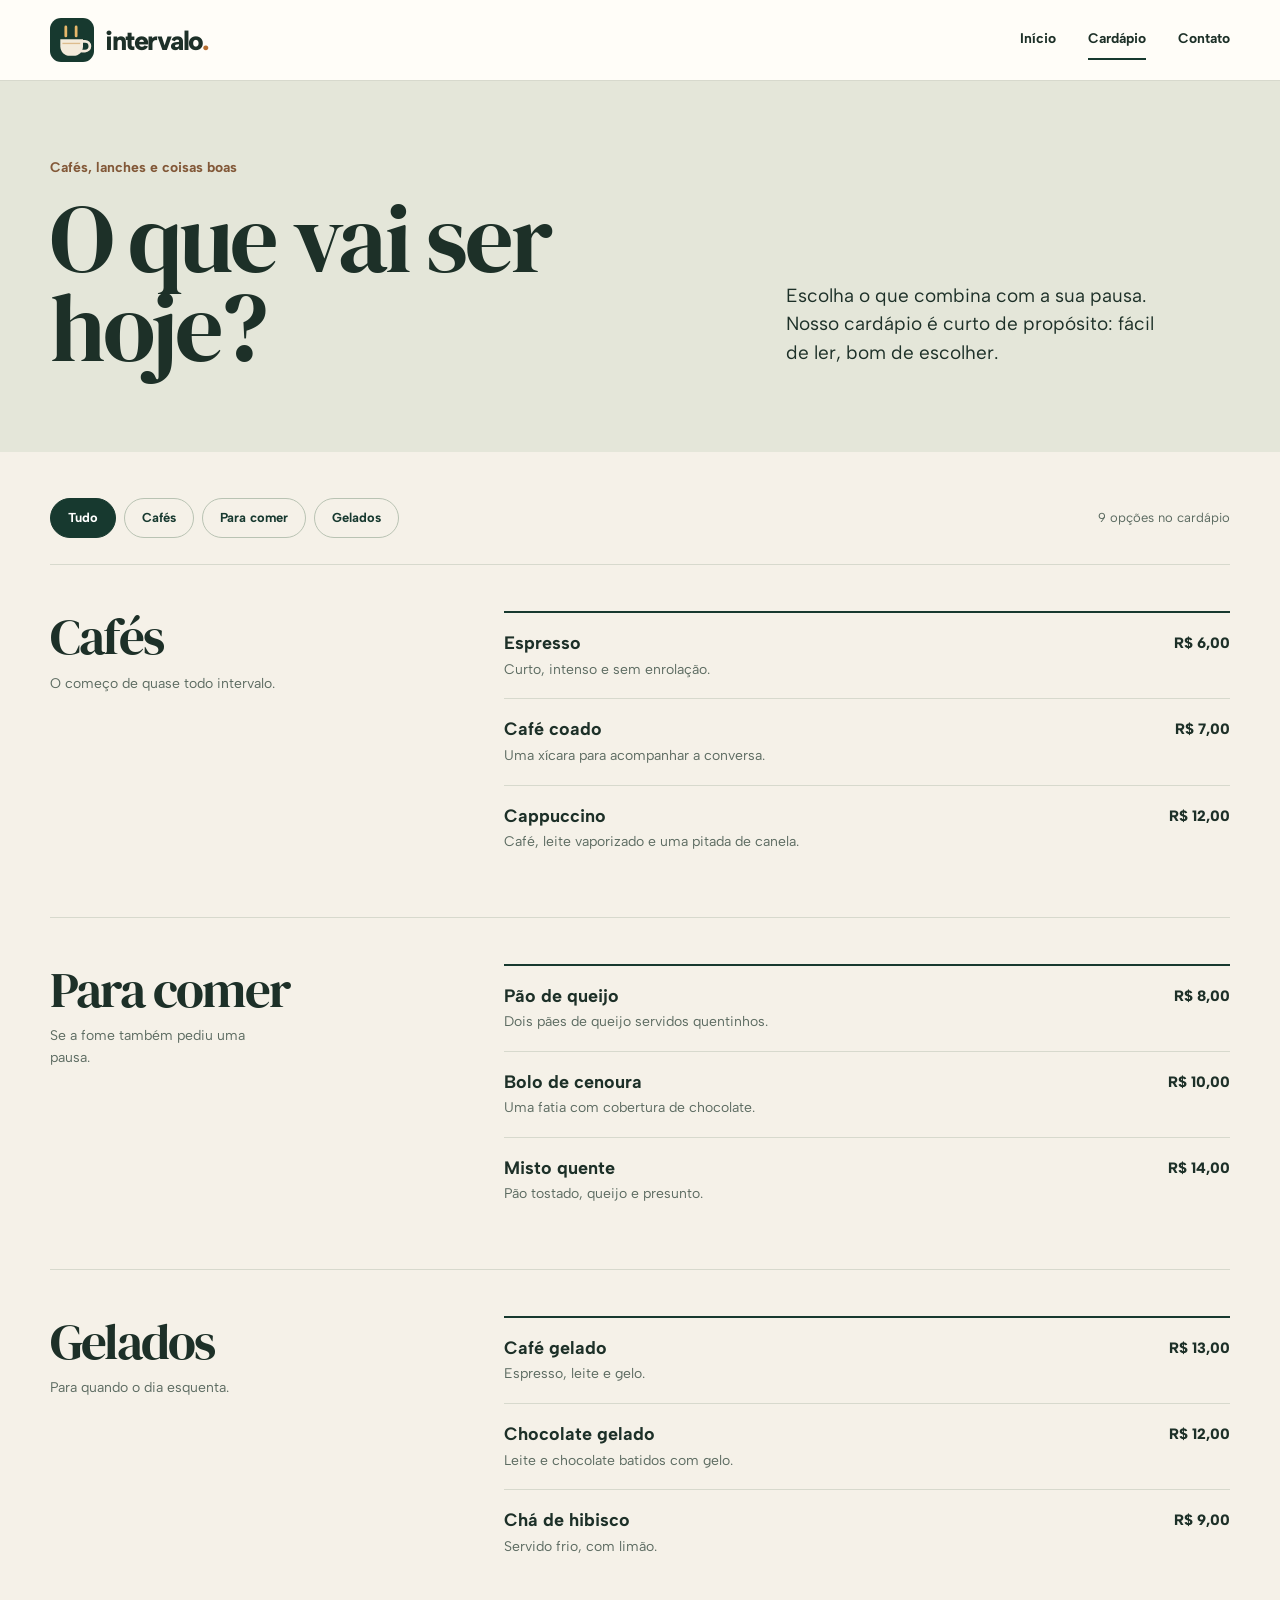
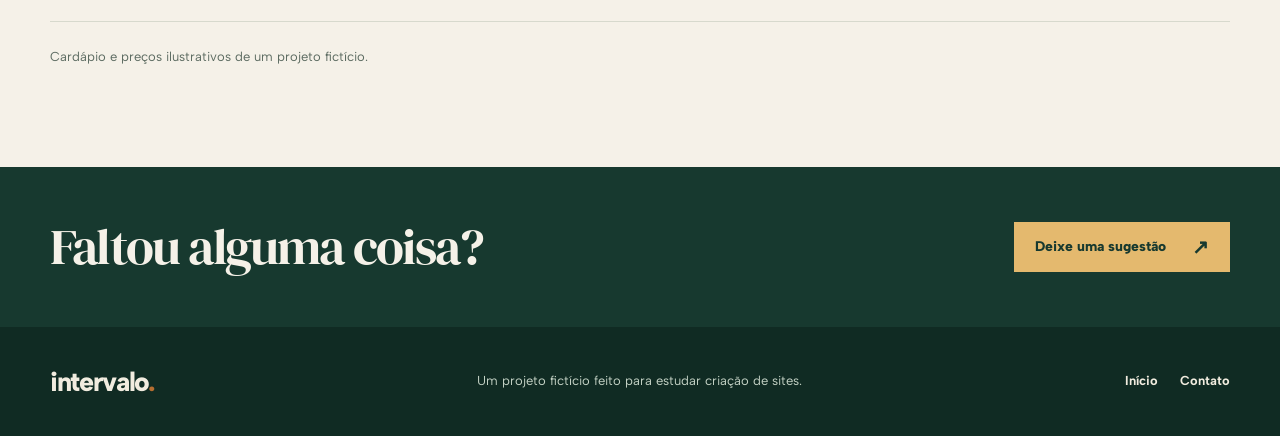
==== cardapio.html @ ac09dc10 "Redesenha Intervalo com paginas separadas e nova marca" ====
<!doctype html>
<html lang="pt-BR">
  <head>
    <meta charset="UTF-8" />
    <meta name="viewport" content="width=device-width, initial-scale=1.0" />
    <meta name="theme-color" content="#17392f" />
    <meta name="description" content="Conheça o cardápio fictício do Intervalo: cafés, lanches e bebidas geladas." />
    <title>Cardápio — Intervalo</title>
    <link rel="icon" type="image/svg+xml" href="favicon.svg" />
    <link rel="preconnect" href="https://fonts.googleapis.com" />
    <link rel="preconnect" href="https://fonts.gstatic.com" crossorigin />
    <link href="https://fonts.googleapis.com/css2?family=Albert+Sans:wght@400;500;600;700;800&family=DM+Serif+Display&display=swap" rel="stylesheet" />
    <link rel="stylesheet" href="style.css" />
    <script src="script.js" defer></script>
  </head>
  <body>
    <header class="site-header"><div class="shell header-inner"><a class="brand" href="index.html" aria-label="Intervalo, página inicial"><img src="logo-intervalo.svg" alt="" width="44" height="44" /><span>intervalo<span class="brand-period">.</span></span></a><nav aria-label="Navegação principal"><a href="index.html">Início</a><a href="cardapio.html" aria-current="page">Cardápio</a><a href="contato.html">Contato</a></nav></div></header>

    <main>
      <section class="page-hero menu-hero"><div class="shell page-hero-inner"><div><p class="section-label">Cafés, lanches e coisas boas</p><h1>O que vai ser hoje?</h1></div><p>Escolha o que combina com a sua pausa. Nosso cardápio é curto de propósito: fácil de ler, bom de escolher.</p></div></section>
      <section class="menu-page shell" aria-label="Cardápio do Intervalo">
        <div class="menu-toolbar"><div class="menu-filters" role="group" aria-label="Filtrar cardápio"><button type="button" data-filter="todos" class="active" aria-pressed="true">Tudo</button><button type="button" data-filter="cafes" aria-pressed="false">Cafés</button><button type="button" data-filter="comidas" aria-pressed="false">Para comer</button><button type="button" data-filter="gelados" aria-pressed="false">Gelados</button></div><p id="menu-count" role="status" aria-live="polite">9 opções no cardápio</p></div>

        <div class="menu-categories">
          <section class="menu-category" data-category="cafes" aria-labelledby="cafes-title"><div class="category-heading"><h2 id="cafes-title">Cafés</h2><p>O começo de quase todo intervalo.</p></div><div class="menu-list"><article class="menu-item"><div><h3>Espresso</h3><p>Curto, intenso e sem enrolação.</p></div><span>R$ 6,00</span></article><article class="menu-item"><div><h3>Café coado</h3><p>Uma xícara para acompanhar a conversa.</p></div><span>R$ 7,00</span></article><article class="menu-item"><div><h3>Cappuccino</h3><p>Café, leite vaporizado e uma pitada de canela.</p></div><span>R$ 12,00</span></article></div></section>
          <section class="menu-category" data-category="comidas" aria-labelledby="comidas-title"><div class="category-heading"><h2 id="comidas-title">Para comer</h2><p>Se a fome também pediu uma pausa.</p></div><div class="menu-list"><article class="menu-item"><div><h3>Pão de queijo</h3><p>Dois pães de queijo servidos quentinhos.</p></div><span>R$ 8,00</span></article><article class="menu-item"><div><h3>Bolo de cenoura</h3><p>Uma fatia com cobertura de chocolate.</p></div><span>R$ 10,00</span></article><article class="menu-item"><div><h3>Misto quente</h3><p>Pão tostado, queijo e presunto.</p></div><span>R$ 14,00</span></article></div></section>
          <section class="menu-category" data-category="gelados" aria-labelledby="gelados-title"><div class="category-heading"><h2 id="gelados-title">Gelados</h2><p>Para quando o dia esquenta.</p></div><div class="menu-list"><article class="menu-item"><div><h3>Café gelado</h3><p>Espresso, leite e gelo.</p></div><span>R$ 13,00</span></article><article class="menu-item"><div><h3>Chocolate gelado</h3><p>Leite e chocolate batidos com gelo.</p></div><span>R$ 12,00</span></article><article class="menu-item"><div><h3>Chá de hibisco</h3><p>Servido frio, com limão.</p></div><span>R$ 9,00</span></article></div></section>
        </div>
        <p class="menu-note">Cardápio e preços ilustrativos de um projeto fictício.</p>
      </section>
      <section class="page-cta"><div class="shell cta-inner"><h2>Faltou alguma coisa?</h2><a class="button button-light" href="contato.html">Deixe uma sugestão <span aria-hidden="true">↗</span></a></div></section>
    </main>

    <footer class="site-footer"><div class="shell footer-inner"><a class="footer-brand" href="index.html">intervalo<span>.</span></a><p>Um projeto fictício feito para estudar criação de sites.</p><nav aria-label="Navegação do rodapé"><a href="index.html">Início</a><a href="contato.html">Contato</a></nav></div></footer>
  </body>
</html>
---- style.css ----
:root{--forest:#17392f;--forest-dark:#102b23;--cream:#f5f1e8;--paper:#fffdf8;--ink:#1d3028;--muted:#5c6b61;--gold:#e4b96e;--line:#d7d9cd}
*{box-sizing:border-box}
html{scroll-behavior:smooth}
body{margin:0;background:var(--cream);color:var(--ink);font:16px/1.55 'Albert Sans',Arial,sans-serif}
button,input,textarea{font:inherit}
button{cursor:pointer}
a{color:inherit}
img{display:block;max-width:100%}
[hidden]{display:none!important}
.shell{width:min(1180px,calc(100% - 64px));margin-inline:auto}
h1,h2,h3,p,figure{margin-top:0}
h1,h2{font-family:'DM Serif Display',Georgia,serif;font-weight:400;letter-spacing:-.035em}
.site-header{background:var(--paper);border-bottom:1px solid var(--line)}
.header-inner{min-height:80px;display:flex;align-items:center;justify-content:space-between;gap:28px}
.brand{display:inline-flex;align-items:center;gap:11px;text-decoration:none;font-weight:800;font-size:27px;line-height:1;letter-spacing:-.055em;white-space:nowrap}
.brand img{width:44px;height:44px}
.brand-period,.footer-brand span{color:#b66e31}
.site-header nav{display:flex;align-items:center;gap:32px}
.site-header nav a{text-decoration:none;font-size:14px;font-weight:700;padding:8px 0;border-bottom:2px solid transparent}
.site-header nav a:hover,.site-header nav a[aria-current=page]{border-color:var(--forest)}
.site-header nav a:focus-visible,a:focus-visible,button:focus-visible,input:focus-visible,textarea:focus-visible{outline:2px solid #ad6c38;outline-offset:4px}
.home-hero{display:grid;grid-template-columns:minmax(0,1.14fr) minmax(0,.86fr);gap:70px;align-items:center;padding-block:70px 86px}
.hero-content{max-width:620px}
.hero-overline{font-size:14px;font-weight:700;color:#7c5735;margin-bottom:26px}
.home-hero h1{font-size:clamp(72px,7.6vw,112px);line-height:.9;margin-bottom:30px}
.hero-description{font-size:19px;max-width:33ch;line-height:1.5;color:#34483d;margin-bottom:32px}
.hero-actions{display:flex;align-items:center;flex-wrap:wrap;gap:20px 28px}
.button{display:inline-flex;align-items:center;justify-content:space-between;gap:26px;min-height:50px;padding:12px 20px;text-decoration:none;font-size:14px;font-weight:800;border:1px solid transparent;transition:background .18s,transform .18s}
.button:hover{transform:translateY(-2px)}
.button-primary{background:var(--forest);color:#fff}
.button-primary:hover{background:#2a5848}
.button span,.text-link span{font-size:20px;line-height:1}
.text-link{display:inline-flex;align-items:center;gap:12px;text-decoration:none;border-bottom:1px solid currentColor;padding-bottom:4px;font-size:14px;font-weight:800}
.text-link:hover{color:#996032}
.hero-photo{margin:0;position:relative;height:470px;overflow:hidden;background:var(--forest)}
.hero-photo img{width:100%;height:100%;object-fit:cover;object-position:center 58%}
.hero-photo figcaption{position:absolute;left:0;bottom:0;right:0;padding:14px 20px;background:var(--forest);color:#fff;font-size:13px;font-weight:700}
.home-feature{background:var(--forest);color:var(--cream);padding-block:88px}
.feature-grid{display:grid;grid-template-columns:minmax(0,.9fr) minmax(0,1.1fr);gap:80px;align-items:start}
.feature-grid h2{font-size:clamp(54px,5.5vw,78px);line-height:.96;margin:0}
.feature-copy{padding-top:9px;max-width:570px}
.feature-copy p{font-size:20px;line-height:1.5;color:#e0e8dc;margin-bottom:22px}
.feature-copy p:last-child{font-size:16px;color:#b7c9b9;margin-bottom:0}
.home-preview{padding-block:92px 110px}
.section-intro{display:flex;justify-content:space-between;align-items:end;gap:30px;margin-bottom:40px}
.section-label{font-size:14px;font-weight:700;color:#825838;margin-bottom:15px}
.section-intro h2{font-size:clamp(52px,5vw,72px);line-height:1;margin:0}
.preview-list{display:grid;grid-template-columns:repeat(3,minmax(0,1fr));border-top:2px solid var(--forest)}
.preview-list article{padding:26px 25px 10px 0}
.preview-list article+article{border-left:1px solid var(--line);padding-left:25px}
.preview-list article>span{display:block;color:#825838;font-size:13px;font-weight:700;margin-bottom:18px}
.preview-list h3{font:400 31px/1.05 'DM Serif Display',Georgia,serif;letter-spacing:-.02em;margin-bottom:10px}
.preview-list p{color:var(--muted);font-size:14px}
.page-hero{padding-block:76px 80px}
.menu-hero{background:#e4e6d9}
.contact-hero{background:var(--forest);color:var(--cream)}
.page-hero-inner{display:grid;grid-template-columns:minmax(0,1.2fr) minmax(0,.8fr);gap:70px;align-items:end}
.page-hero h1{font-size:clamp(68px,7.5vw,104px);line-height:.93;margin:0}
.page-hero-inner>p{font-size:19px;line-height:1.5;max-width:31ch;margin:0 0 5px}
.contact-hero .section-label{color:var(--gold)}
.contact-hero h1{font-size:clamp(58px,6vw,82px)}
.contact-hero .page-hero-inner>p{color:#d8e2d5}
.menu-page{padding-block:46px 100px}
.menu-toolbar{display:flex;justify-content:space-between;align-items:center;gap:20px;border-bottom:1px solid var(--line);padding-bottom:26px}
.menu-filters{display:flex;gap:8px;flex-wrap:wrap}
.menu-filters button{border:1px solid #b9c3b3;background:transparent;color:var(--forest);padding:9px 17px;border-radius:999px;font-size:13px;font-weight:700}
.menu-filters button:hover,.menu-filters button.active{background:var(--forest);border-color:var(--forest);color:white}
.menu-toolbar>p{margin:0;font-size:13px;color:var(--muted);white-space:nowrap}
.menu-category{display:grid;grid-template-columns:minmax(0,.36fr) minmax(0,.64fr);gap:46px;padding-block:46px;border-bottom:1px solid var(--line)}
.category-heading h2{font-size:clamp(46px,4vw,62px);line-height:1;margin-bottom:10px}
.category-heading p{font-size:14px;color:var(--muted);max-width:26ch}
.menu-list{border-top:2px solid var(--forest)}
.menu-item{display:grid;grid-template-columns:minmax(0,1fr) auto;gap:20px;padding:19px 0;border-bottom:1px solid var(--line)}
.menu-item:last-child{border-bottom:0}
.menu-item h3{font-size:18px;line-height:1.25;margin:0 0 5px}
.menu-item p{font-size:14px;line-height:1.4;color:var(--muted);margin:0}
.menu-item>span{font-size:15px;font-weight:800;white-space:nowrap;font-variant-numeric:tabular-nums}
.menu-note{font-size:13px;color:var(--muted);margin:25px 0 0}
.page-cta{background:var(--forest);color:var(--cream);padding-block:54px}
.cta-inner{display:flex;align-items:center;justify-content:space-between;gap:24px}
.cta-inner h2{font-size:clamp(42px,4vw,60px);line-height:1;margin:0}
.button-light{background:var(--gold);color:var(--forest)}
.button-light:hover{background:#edc98e}
.contact-page{display:grid;grid-template-columns:minmax(0,.85fr) minmax(0,1.15fr);gap:90px;padding-block:90px 115px}
.contact-copy h2{font-size:clamp(50px,4vw,66px);line-height:1;margin-bottom:22px}
.contact-copy>p{max-width:38ch;font-size:17px;color:#435449}
.contact-detail{border-top:2px solid var(--forest);margin-top:58px;padding-top:20px;max-width:320px}
.contact-detail>span{font:400 58px/.7 'DM Serif Display',Georgia,serif;color:#ae794a}
.contact-detail p{font:400 24px/1.18 'DM Serif Display',Georgia,serif;margin:10px 0 0}
#contact-form{display:grid;gap:15px;background:var(--paper);padding:36px;border:1px solid var(--line)}
.field{display:flex;flex-direction:column}
.field label{font-size:14px;font-weight:700;margin-bottom:8px}
.field label span{color:#a65e37}
.field input,.field textarea{width:100%;padding:12px 14px;background:#fff;border:1px solid #adb9ab;border-radius:0;color:var(--ink);outline-offset:2px}
.field input{min-height:48px}
.field textarea{resize:vertical;min-height:130px}
.field input[aria-invalid=true],.field textarea[aria-invalid=true]{border-color:#b84433}
.error{min-height:21px;padding-top:3px;color:#a83224;font-size:12px}
.submit-button{width:fit-content;cursor:pointer}
#form-status{min-height:24px;margin:0;font-size:14px;color:var(--forest);font-weight:700}
.site-footer{background:var(--forest-dark);color:#f1ecdf;padding-block:34px}
.footer-inner{display:flex;align-items:center;justify-content:space-between;gap:24px}
.footer-brand{text-decoration:none;font-size:27px;font-weight:800;letter-spacing:-.05em}
.footer-inner p{font-size:13px;color:#c4d2c5;margin:0}
.footer-inner nav{display:flex;gap:22px}
.footer-inner nav a{font-size:13px;text-decoration:none;font-weight:700}
.footer-inner nav a:hover{text-decoration:underline}
@media(max-width:900px){.home-hero{gap:35px}.hero-photo{height:470px}.contact-page{gap:45px}}
@media(max-width:680px){
  .shell{width:min(100% - 40px,1180px)}
  .header-inner{min-height:68px;gap:12px}
  .brand{font-size:22px;gap:8px}.brand img{width:36px;height:36px}
  .site-header nav{gap:15px}.site-header nav a{font-size:12px}
  .home-hero{grid-template-columns:1fr;gap:34px;padding-block:50px 60px}
  .hero-overline{margin-bottom:16px}
  .home-hero h1{font-size:clamp(62px,13vw,88px);margin-bottom:24px}
  .hero-description{font-size:17px;margin-bottom:25px}
  .hero-photo{height:310px}
  .home-feature{padding-block:62px}
  .feature-grid{grid-template-columns:1fr;gap:26px}
  .feature-grid h2{font-size:58px}.feature-copy p{font-size:18px}
  .home-preview{padding-block:66px 78px}
  .section-intro{align-items:start;flex-direction:column;gap:16px;margin-bottom:27px}
  .section-intro h2{font-size:52px}
  .preview-list{grid-template-columns:1fr}
  .preview-list article{padding:20px 0 14px}
  .preview-list article+article{border-left:0;border-top:1px solid var(--line);padding-left:0}
  .preview-list article>span{margin-bottom:7px}
  .page-hero{padding-block:54px 60px}
  .page-hero-inner{grid-template-columns:1fr;gap:22px}
  .page-hero h1{font-size:clamp(60px,12vw,80px)}
  .contact-hero h1{font-size:50px}
  .page-hero-inner>p{font-size:17px}
  .menu-toolbar{align-items:start;flex-direction:column;gap:12px}
  .menu-category{grid-template-columns:1fr;gap:16px;padding-block:34px}
  .category-heading h2{font-size:49px}
  .cta-inner{align-items:start;flex-direction:column}
  .contact-page{grid-template-columns:1fr;gap:24px;padding-block:45px 80px}
  .contact-detail{display:none}
  #contact-form{padding:24px}
  .footer-inner{align-items:start;flex-direction:column;gap:12px}
}
@media(max-width:380px){.shell{width:calc(100% - 32px)}.brand{font-size:20px}.brand img{width:32px;height:32px}.site-header nav{gap:10px}.site-header nav a{font-size:11px}.home-hero h1{font-size:58px}.hero-photo{height:310px}.menu-filters button{padding:8px 11px}.menu-item{gap:12px}.menu-item>span{font-size:14px}}
@media(prefers-reduced-motion:reduce){html{scroll-behavior:auto}.button{transition:none}}
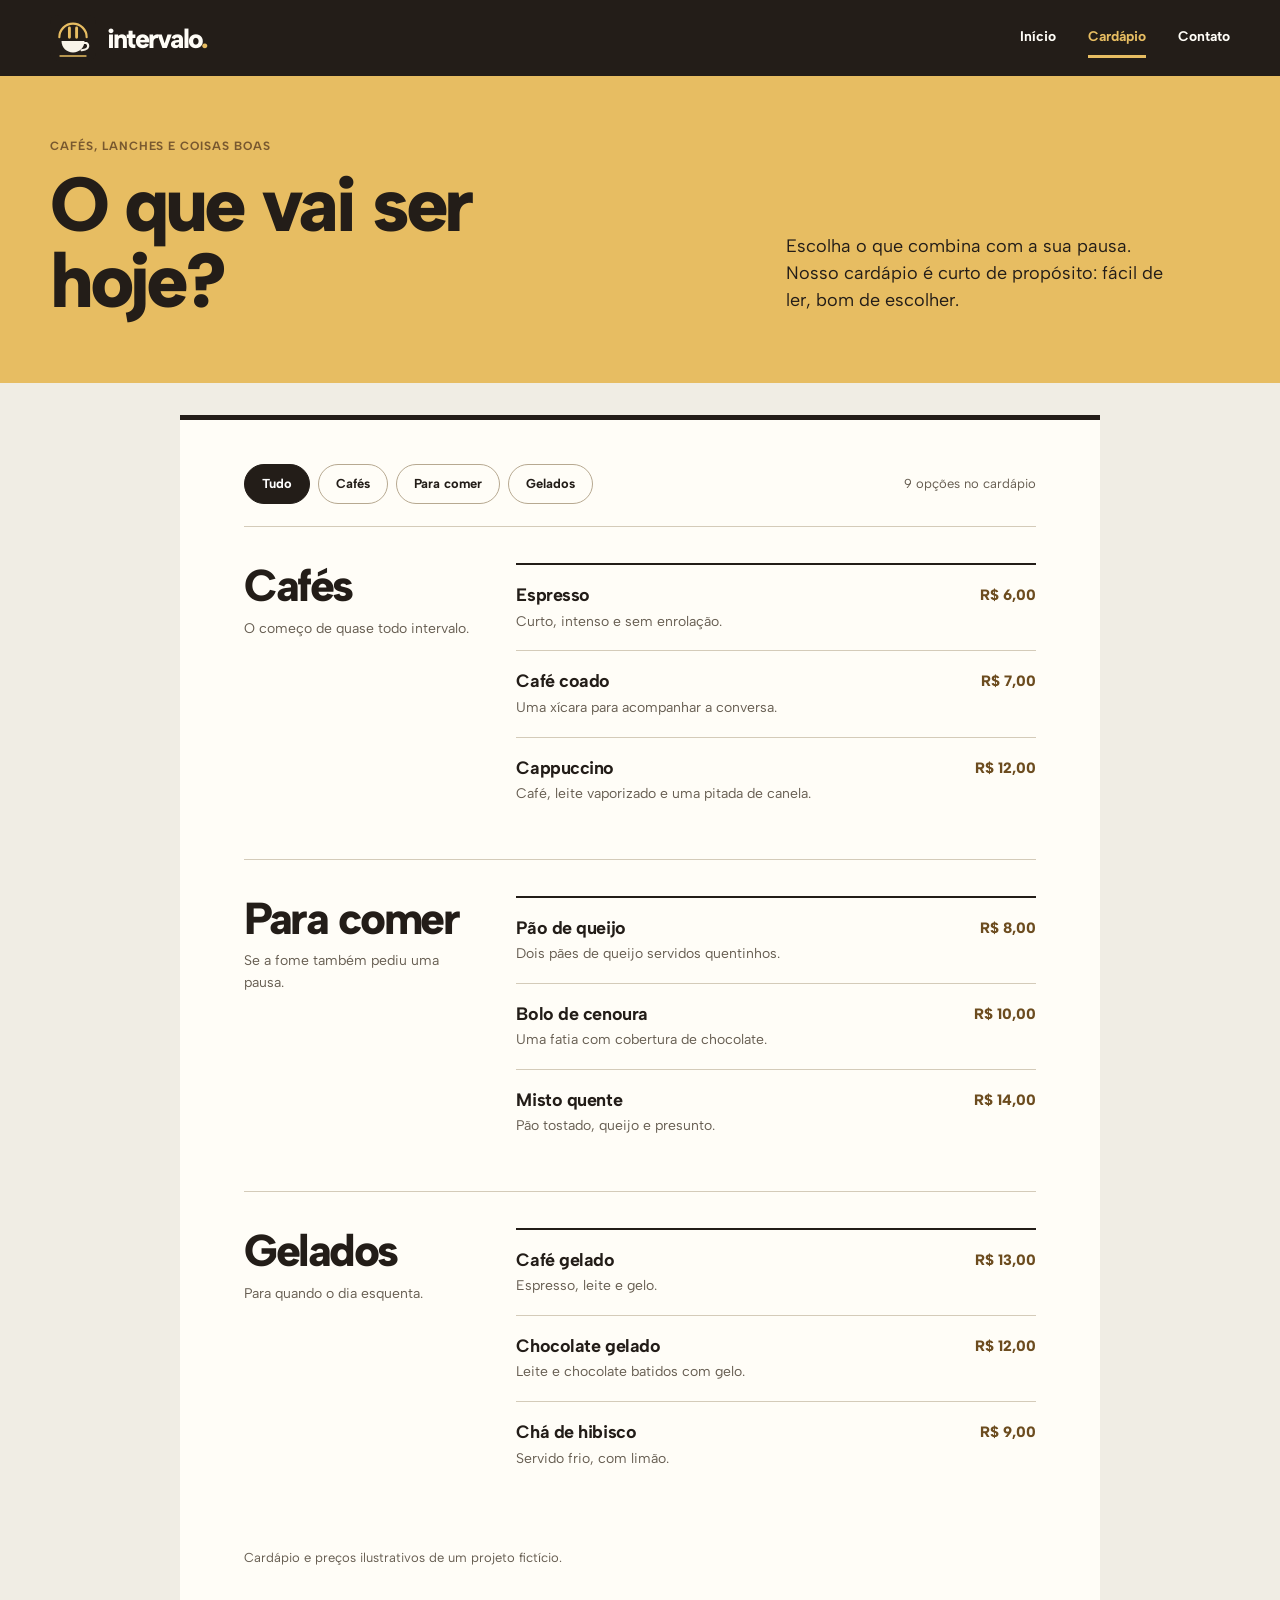
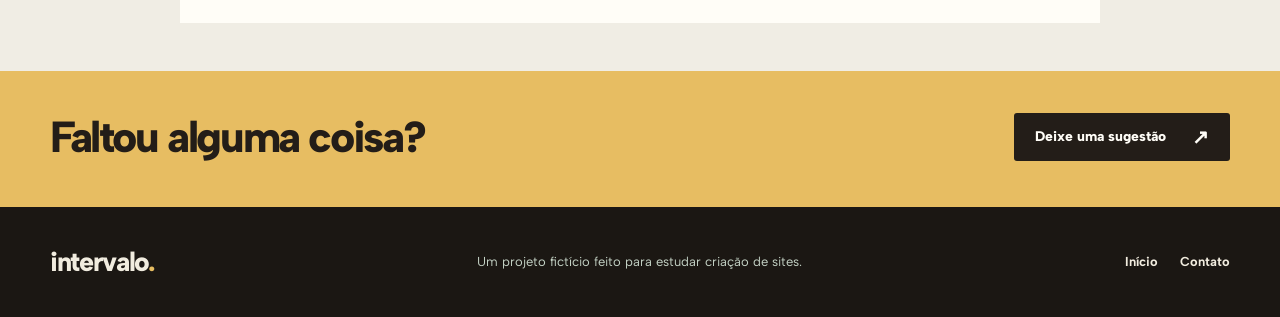
==== commit 3e9703ef: "Renova identidade visual do Intervalo" ====
--- a/cardapio.html
+++ b/cardapio.html
@@ -9,7 +9,7 @@
     <link rel="icon" type="image/svg+xml" href="favicon.svg" />
     <link rel="preconnect" href="https://fonts.googleapis.com" />
     <link rel="preconnect" href="https://fonts.gstatic.com" crossorigin />
-    <link href="https://fonts.googleapis.com/css2?family=Albert+Sans:wght@400;500;600;700;800&family=DM+Serif+Display&display=swap" rel="stylesheet" />
+    <link href="https://fonts.googleapis.com/css2?family=Albert+Sans:wght@400;500;600;700;800&display=swap" rel="stylesheet" />
     <link rel="stylesheet" href="style.css" />
     <script src="script.js" defer></script>
   </head>
--- a/style.css
+++ b/style.css
@@ -142,3 +142,105 @@
 }
 @media(max-width:380px){.shell{width:calc(100% - 32px)}.brand{font-size:20px}.brand img{width:32px;height:32px}.site-header nav{gap:10px}.site-header nav a{font-size:11px}.home-hero h1{font-size:58px}.hero-photo{height:310px}.menu-filters button{padding:8px 11px}.menu-item{gap:12px}.menu-item>span{font-size:14px}}
 @media(prefers-reduced-motion:reduce){html{scroll-behavior:auto}.button{transition:none}}
+
+/* Identidade de cardápio impresso: café escuro, papel e amarelo de balcão. */
+:root{--forest:#231d18;--forest-dark:#1b1713;--cream:#f0ede4;--paper:#fffdf7;--ink:#231d18;--muted:#665d51;--gold:#e7bd62;--line:#d4cbb9}
+body{background:var(--cream);font-family:'Albert Sans',Arial,sans-serif}
+h1,h2,h3{font-family:'Albert Sans',Arial,sans-serif;font-weight:800;letter-spacing:-.055em}
+.site-header{background:var(--forest);border-bottom:3px solid var(--gold);color:var(--paper)}
+.header-inner{min-height:76px}
+.brand{letter-spacing:-.065em}
+.brand img{width:46px;height:46px}
+.brand-period,.footer-brand span{color:var(--gold)}
+.site-header nav a{border-bottom-width:3px}
+.site-header nav a:hover,.site-header nav a[aria-current=page]{color:var(--gold);border-color:var(--gold)}
+.site-header nav a:focus-visible,a:focus-visible,button:focus-visible,input:focus-visible,textarea:focus-visible{outline-color:#bb7928}
+.home-hero{grid-template-columns:minmax(0,1.4fr) minmax(260px,.6fr);gap:22px;align-items:stretch;background:var(--forest);padding:22px;margin-block:28px 0;min-height:0}
+.hero-content{position:relative;display:flex;flex-direction:column;align-items:flex-start;max-width:none;background:var(--paper);padding:clamp(30px,4.8vw,68px);color:var(--ink)}
+.hero-content:after{content:'';position:absolute;left:clamp(30px,4.8vw,68px);right:clamp(30px,4.8vw,68px);bottom:26px;border-top:3px dotted var(--line)}
+.hero-overline{color:#76592b;letter-spacing:.12em;font-size:12px;margin-bottom:30px}
+.home-hero h1{font-size:clamp(56px,5.7vw,84px);line-height:.97;margin-bottom:26px;max-width:10ch}
+.hero-description{font-size:18px;max-width:42ch;color:#4d453b;margin-bottom:32px}
+.hero-actions{margin-bottom:28px}
+.hero-photo{height:auto;min-height:340px;background:#362a1e}
+.hero-photo img{object-position:center 55%}
+.hero-photo figcaption{background:var(--gold);color:var(--ink);font-size:12px;padding:12px 16px}
+.button{border-radius:3px;min-height:48px;transition:background .18s,transform .18s}
+.button-primary{background:var(--forest);color:var(--paper)}
+.button-primary:hover{background:#534031}
+.text-link:hover{color:#9c6b22}
+.home-feature{background:var(--gold);color:var(--ink);padding-block:58px;margin-top:28px}
+.feature-grid{grid-template-columns:minmax(0,.8fr) minmax(0,1.2fr);gap:50px;align-items:center}
+.feature-grid h2{font-size:clamp(40px,4.6vw,64px);line-height:1}
+.feature-copy{padding-top:0}
+.feature-copy p{color:var(--ink);font-size:19px;margin-bottom:13px}
+.feature-copy p:last-child{color:#4b3b22;font-size:15px}
+.home-preview{padding-block:68px 90px}
+.section-intro{margin-bottom:28px}
+.section-label{color:#78582f;letter-spacing:.08em;text-transform:uppercase;font-size:12px;margin-bottom:10px}
+.section-intro h2{font-size:clamp(42px,4.5vw,62px)}
+.preview-list{display:block;background:var(--paper);border-top:4px solid var(--forest);padding:0 30px}
+.preview-list article,.preview-list article+article{display:grid;grid-template-columns:minmax(120px,.4fr) minmax(0,1fr) minmax(130px,.7fr);align-items:center;gap:20px;min-height:104px;padding:20px 0;border-left:0;border-top:0;border-bottom:1px solid var(--line)}
+.preview-list article:last-child{border-bottom:0}
+.preview-list article>span{margin:0;color:#876333;text-transform:uppercase;font-size:11px;letter-spacing:.08em}
+.preview-list h3{font-size:25px;line-height:1.1;margin:0}
+.preview-list p{margin:0;font-size:14px}
+.page-hero{padding-block:58px 64px}
+.menu-hero{background:var(--gold);color:var(--ink)}
+.contact-hero{background:#393027;color:var(--paper)}
+.page-hero h1{font-size:clamp(52px,6vw,82px);line-height:1;max-width:12ch}
+.page-hero-inner>p{font-size:18px;max-width:36ch}
+.contact-hero h1{font-size:clamp(48px,5.7vw,78px)}
+.contact-hero .section-label{color:var(--gold)}
+.contact-hero .page-hero-inner>p{color:#e5dfd1}
+.menu-page{width:min(920px,calc(100% - 64px));margin-block:32px 48px;background:var(--paper);padding:44px clamp(24px,5vw,64px) 55px;border-top:5px solid var(--forest)}
+.menu-toolbar{padding-bottom:22px}
+.menu-filters button{border-color:#b7a991;color:var(--ink)}
+.menu-filters button:hover,.menu-filters button.active{background:var(--forest);border-color:var(--forest)}
+.menu-category{grid-template-columns:minmax(0,.32fr) minmax(0,.68fr);gap:28px;padding-block:36px}
+.menu-category:last-child{border-bottom:0}
+.category-heading h2{font-size:clamp(36px,3.5vw,50px)}
+.menu-list{border-top:2px solid var(--forest)}
+.menu-item h3{font-weight:700;letter-spacing:-.025em}
+.menu-item>span{color:#6c4c1f}
+.page-cta{background:var(--gold);color:var(--ink);padding-block:42px}
+.cta-inner h2{font-size:clamp(35px,3.4vw,48px)}
+.button-light{background:var(--forest);color:var(--paper)}
+.button-light:hover{background:#534031}
+.contact-page{gap:60px;padding-block:62px 90px}
+.contact-copy h2{font-size:clamp(40px,4vw,58px)}
+.contact-detail{border-top-color:var(--forest)}
+.contact-detail>span{color:#9b7138}
+.contact-detail p{font:700 24px/1.2 'Albert Sans',Arial,sans-serif;letter-spacing:-.035em}
+#contact-form{border:0;border-top:5px solid var(--gold);padding:30px}
+.field input,.field textarea{border-color:#a99e8b;border-radius:3px}
+.site-footer{border-top:4px solid var(--gold)}
+@media(max-width:900px){.home-hero{grid-template-columns:minmax(0,1.25fr) minmax(230px,.75fr)}.hero-photo{min-height:330px}.home-hero h1{font-size:clamp(50px,6vw,70px)}}
+@media(max-width:680px){
+  .header-inner{min-height:68px}.brand img{width:36px;height:36px}
+  .home-hero{grid-template-columns:1fr;gap:0;padding:10px;margin-top:14px}
+  .hero-content{padding:30px 24px 50px}
+  .hero-content:after{left:24px;right:24px;bottom:19px}
+  .hero-overline{margin-bottom:20px}
+  .home-hero h1{font-size:clamp(48px,10vw,68px);margin-bottom:18px}
+  .hero-description{font-size:16px;margin-bottom:25px}
+  .hero-photo{height:220px;min-height:0}
+  .hero-photo img{object-position:center 57%}
+  .hero-photo figcaption{font-size:11px;padding:8px 12px}
+  .home-feature{margin-top:14px;padding-block:42px}
+  .feature-grid{gap:18px}
+  .feature-grid h2{font-size:46px}.feature-copy p{font-size:17px}
+  .home-preview{padding-block:48px 60px}
+  .section-intro h2{font-size:42px}
+  .preview-list{padding:0 18px}
+  .preview-list article,.preview-list article+article{grid-template-columns:1fr;gap:5px;padding:18px 0;min-height:0}
+  .preview-list h3{font-size:24px}
+  .page-hero{padding-block:44px 48px}
+  .page-hero h1,.contact-hero h1{font-size:clamp(42px,10vw,60px)}
+  .page-hero-inner{gap:16px}.page-hero-inner>p{font-size:16px}
+  .menu-page{width:min(100% - 28px,920px);margin-block:14px 28px;padding:22px 18px 36px}
+  .menu-category{gap:10px;padding-block:28px}.category-heading h2{font-size:34px}
+  .menu-item{gap:8px}.menu-item>span{font-size:14px}
+  .contact-page{padding-block:38px 68px;gap:22px}#contact-form{padding:22px}
+}
+@media(max-width:380px){.home-hero h1{font-size:45px}.hero-photo{height:190px}.site-header nav{gap:9px}.site-header nav a{font-size:11px}}
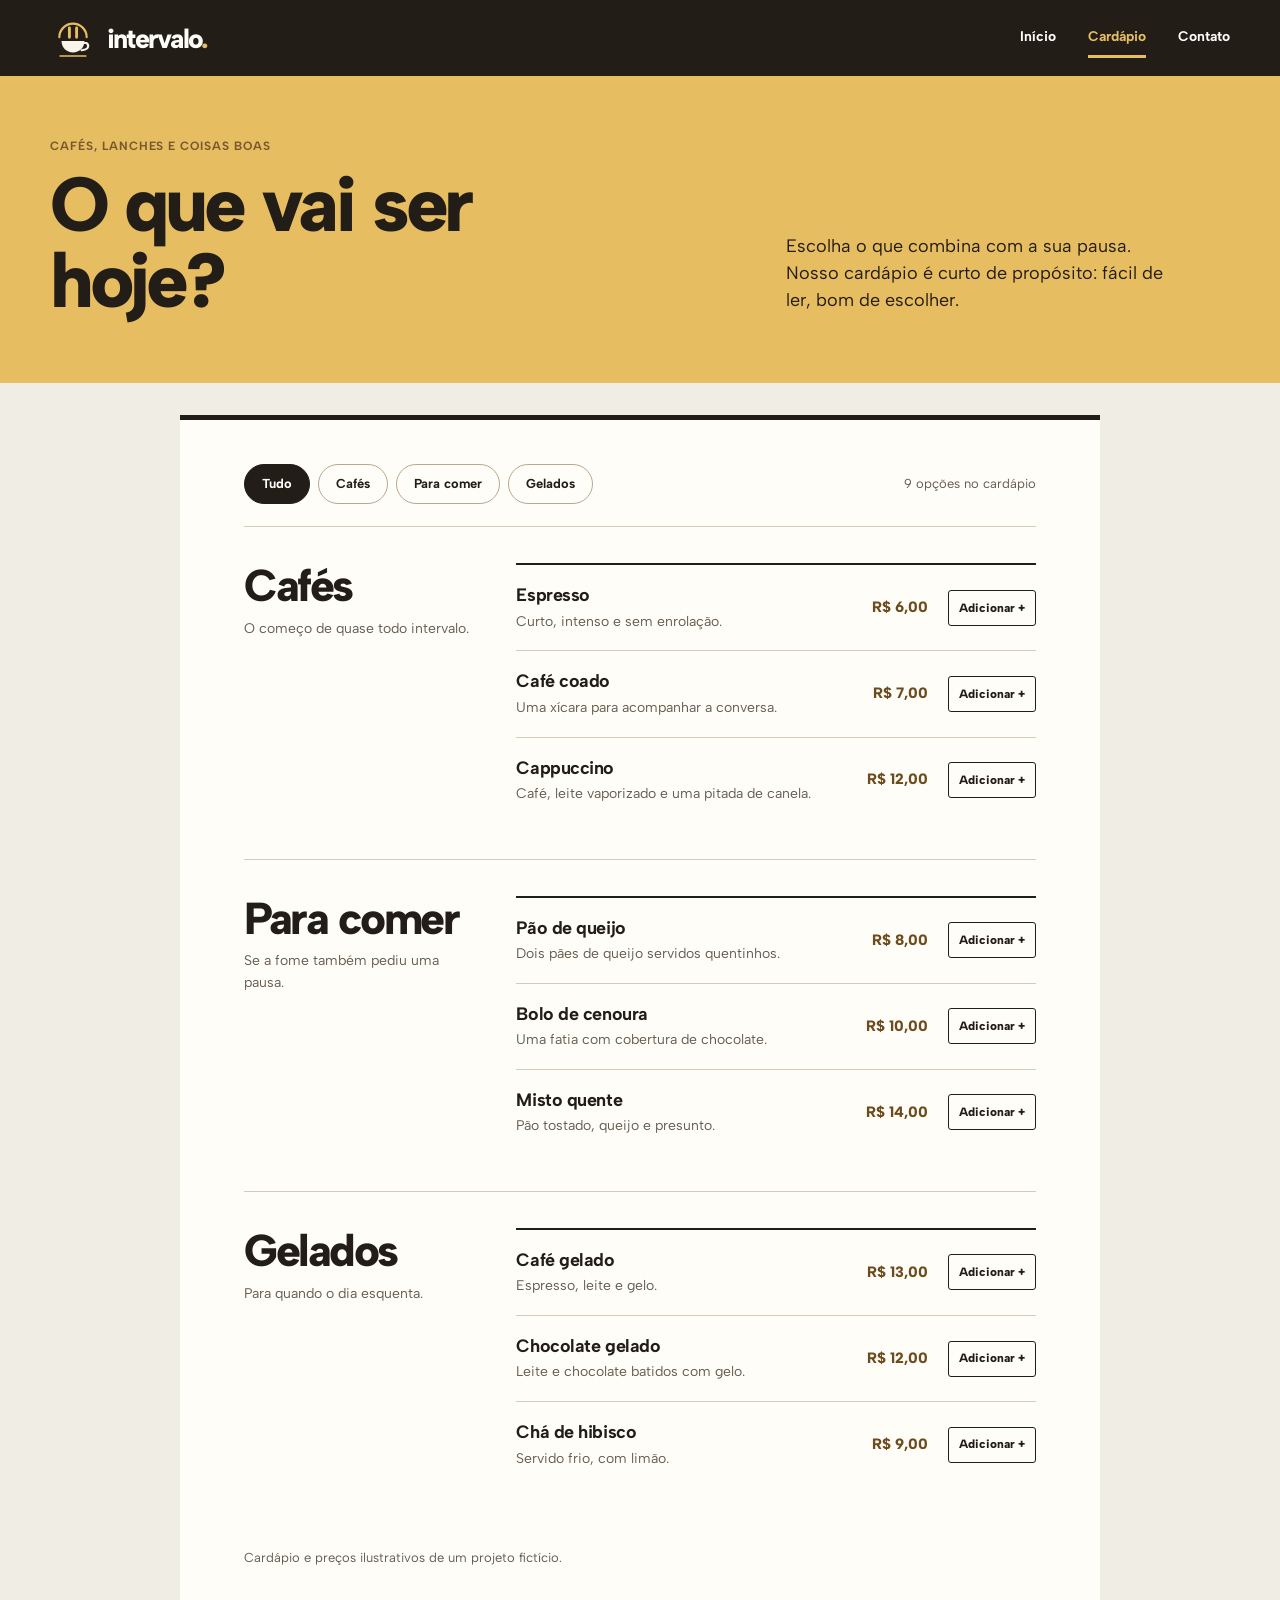
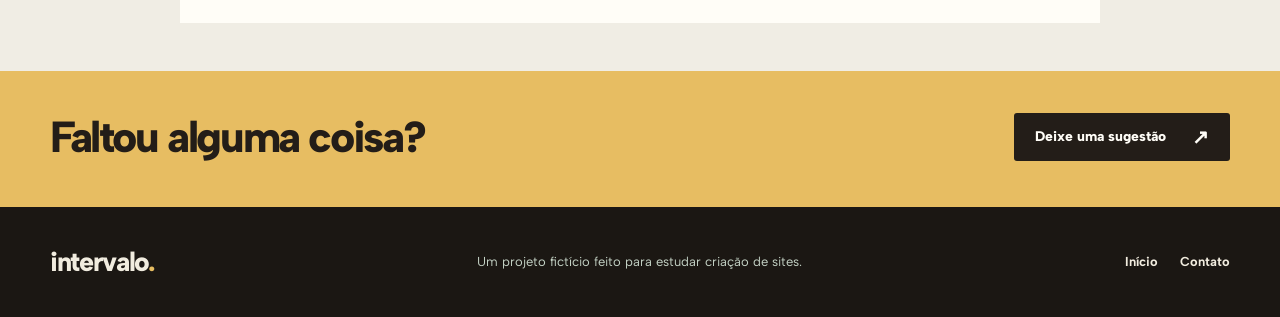
==== commit 415a821a: "Adiciona carrinho de demonstracao ao Intervalo" ====
--- a/cardapio.html
+++ b/cardapio.html
@@ -28,6 +28,8 @@
         </div>
         <p class="menu-note">Cardápio e preços ilustrativos de um projeto fictício.</p>
       </section>
+      <div class="cart-bar" id="cart-bar" hidden><div class="shell cart-bar-inner"><span id="cart-summary">0 itens no carrinho</span><button type="button" id="open-cart">Ver carrinho <strong id="cart-total-short">R$ 0,00</strong></button></div></div>
+      <dialog id="cart-dialog" aria-labelledby="cart-title"><div class="cart-dialog-head"><div><p class="section-label">Seu pedido</p><h2 id="cart-title">Carrinho</h2></div><button type="button" id="close-cart" aria-label="Fechar carrinho">Fechar ×</button></div><div id="cart-items"></div><div class="cart-dialog-foot"><p>Total <strong id="cart-total">R$ 0,00</strong></p><small>Pedido de demonstração: não há cobrança nem entrega real.</small><button type="button" id="finish-order" class="button button-primary">Concluir pedido de demonstração</button><p id="order-status" role="status" aria-live="polite"></p></div></dialog>
       <section class="page-cta"><div class="shell cta-inner"><h2>Faltou alguma coisa?</h2><a class="button button-light" href="contato.html">Deixe uma sugestão <span aria-hidden="true">↗</span></a></div></section>
     </main>
 
--- a/style.css
+++ b/style.css
@@ -239,8 +239,50 @@
   .page-hero h1,.contact-hero h1{font-size:clamp(42px,10vw,60px)}
   .page-hero-inner{gap:16px}.page-hero-inner>p{font-size:16px}
   .menu-page{width:min(100% - 28px,920px);margin-block:14px 28px;padding:22px 18px 36px}
-  .menu-category{gap:10px;padding-block:28px}.category-heading h2{font-size:34px}
+  .menu-category{grid-template-columns:1fr;gap:10px;padding-block:28px}.category-heading h2{font-size:34px}
   .menu-item{gap:8px}.menu-item>span{font-size:14px}
   .contact-page{padding-block:38px 68px;gap:22px}#contact-form{padding:22px}
 }
 @media(max-width:380px){.home-hero h1{font-size:45px}.hero-photo{height:190px}.site-header nav{gap:9px}.site-header nav a{font-size:11px}}
+
+/* Carrinho de demonstração do cardápio. */
+.menu-item{grid-template-columns:minmax(0,1fr) auto auto;align-items:center}
+.add-item{min-height:36px;padding:7px 10px;border:1px solid var(--forest);border-radius:3px;background:transparent;color:var(--forest);font-size:12px;font-weight:800;white-space:nowrap}
+.add-item:hover{background:var(--forest);color:var(--paper)}
+.cart-bar{position:sticky;bottom:0;z-index:20;background:var(--forest);color:var(--paper);border-top:3px solid var(--gold)}
+.cart-bar-inner{display:flex;align-items:center;justify-content:space-between;gap:20px;min-height:67px}
+.cart-bar-inner>span{font-size:14px;font-weight:700}
+.cart-bar button{display:flex;align-items:center;gap:18px;min-height:42px;padding:8px 14px;background:var(--gold);border:0;border-radius:3px;color:var(--ink);font-weight:800}
+.cart-bar button:hover{background:#f1cc7f}
+#cart-dialog{width:min(560px,calc(100% - 28px));max-height:min(88dvh,780px);padding:0;border:0;border-top:5px solid var(--gold);background:var(--paper);color:var(--ink);box-shadow:0 20px 70px #0005}
+#cart-dialog::backdrop{background:#100e0bd9}
+.cart-dialog-head{display:flex;justify-content:space-between;align-items:start;gap:16px;padding:24px 28px 16px;border-bottom:1px solid var(--line)}
+.cart-dialog-head .section-label{margin:0 0 4px}
+.cart-dialog-head h2{font-size:34px;line-height:1;margin:0}
+#close-cart{border:0;background:transparent;color:var(--ink);font-size:13px;font-weight:700}
+#close-cart:hover{text-decoration:underline}
+#cart-items{max-height:42dvh;overflow-y:auto;padding:0 28px}
+.cart-empty{margin:24px 0;color:var(--muted)}
+.cart-row{display:grid;grid-template-columns:minmax(0,1fr) auto 90px;align-items:center;gap:16px;padding:15px 0;border-bottom:1px solid var(--line)}
+.cart-row strong{font-size:15px}
+.cart-row>span{text-align:right;font-variant-numeric:tabular-nums;font-weight:700;font-size:14px}
+.quantity-controls{display:flex;align-items:center;gap:8px}
+.quantity-controls button{width:30px;height:30px;border:1px solid var(--line);border-radius:3px;background:#fff;color:var(--ink);font-weight:800}
+.quantity-controls button:hover{background:var(--gold)}
+.quantity-controls span{min-width:16px;text-align:center;font-variant-numeric:tabular-nums}
+.cart-dialog-foot{display:grid;gap:12px;padding:20px 28px 28px}
+.cart-dialog-foot>p:first-child{display:flex;justify-content:space-between;margin:0;font-size:18px;font-weight:700}
+.cart-dialog-foot small{color:var(--muted);font-size:13px}
+.cart-dialog-foot .button{width:100%;cursor:pointer}
+.cart-dialog-foot .button:disabled{opacity:.45;cursor:not-allowed}
+#order-status{min-height:20px;margin:0;color:var(--forest);font-size:13px;font-weight:700}
+@media(max-width:680px){
+  .menu-category{grid-template-columns:1fr}
+  .menu-item{grid-template-columns:minmax(0,1fr) auto;gap:8px}
+  .menu-item .add-item{grid-column:1/-1;justify-self:start}
+  .cart-bar-inner{min-height:60px}.cart-bar-inner>span{font-size:12px}
+  .cart-bar button{gap:8px;font-size:12px;padding:7px 10px}
+  .cart-dialog-head,#cart-items,.cart-dialog-foot{padding-left:18px;padding-right:18px}
+  .cart-row{grid-template-columns:minmax(0,1fr) auto;gap:8px}
+  .cart-row>span{grid-column:1/-1;text-align:left}
+}
